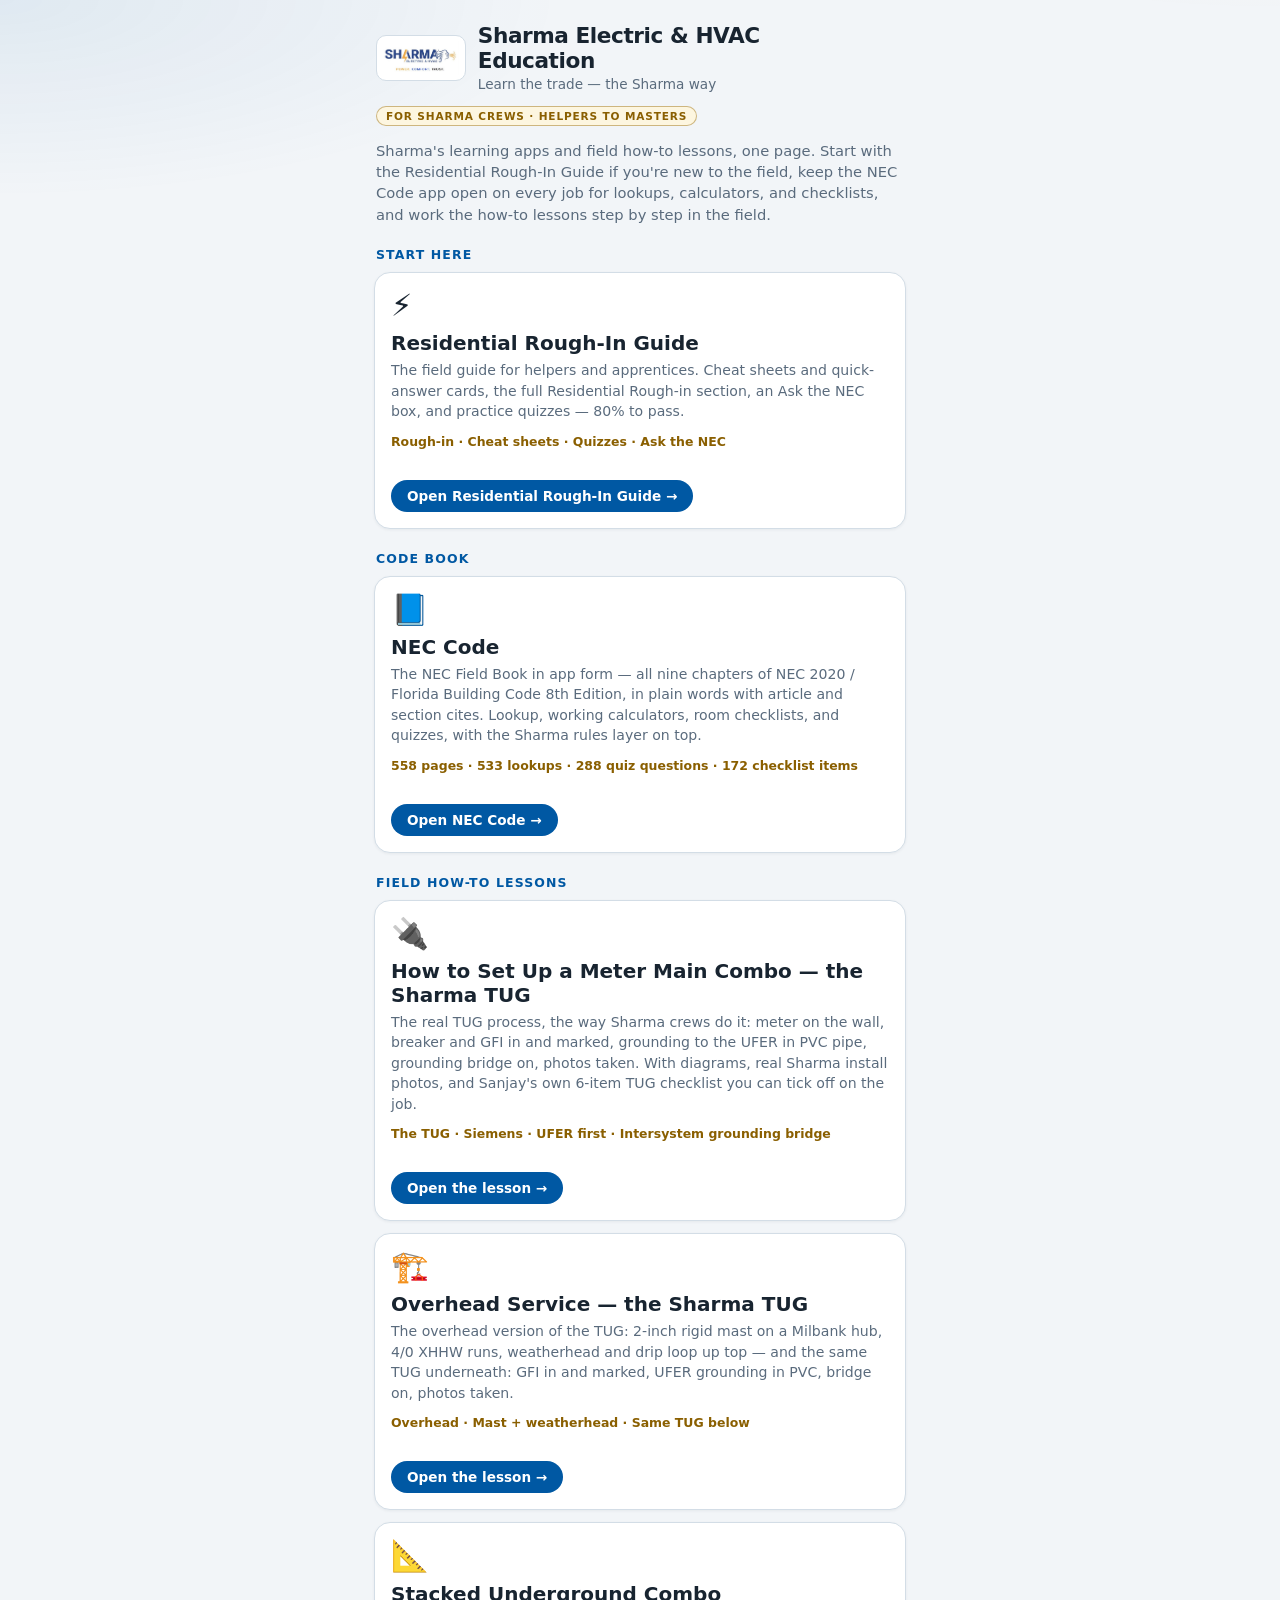
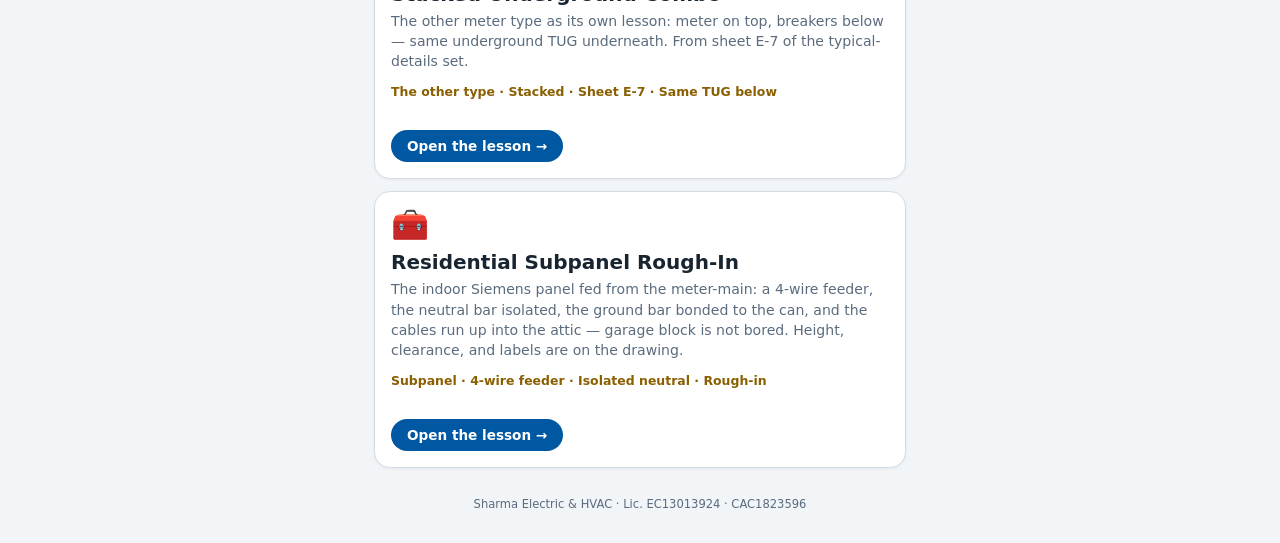
==== docs/index.html @ b7ad3924 "Merge main and keep the TUG v2 page removed. Main moved the Rough-In Guide links to GitHub Pages. Th" ====
<!doctype html>
<html lang="en">
<head>
  <meta charset="utf-8">
  <meta name="viewport" content="width=device-width, initial-scale=1, viewport-fit=cover">
  <meta name="robots" content="noindex, nofollow, noarchive">
  <meta name="color-scheme" content="light">
  <meta name="theme-color" content="#f2f5f8">
  <meta name="apple-mobile-web-app-capable" content="yes">
  <meta name="apple-mobile-web-app-status-bar-style" content="default">
  <title>Education — Sharma Electric &amp; HVAC</title>
  <link rel="icon" href="logo.png">
  <link rel="apple-touch-icon" href="logo.png">
  <style>
    :root {
      --bg: #f2f5f8; --panel: #ffffff; --panel-2: #ffffff; --line: #d3dde6;
      --gold: #96690a; --gold-2: #8a5f00; --blue: #0058a3; --text: #182430; --muted: #5a6b7d;
    }
    * { box-sizing: border-box; -webkit-tap-highlight-color: transparent; }
    html, body { margin: 0; background: var(--bg); color: var(--text);
      font-family: "Segoe UI", "Helvetica Neue", ui-sans-serif, system-ui, sans-serif;
      -webkit-font-smoothing: antialiased; }
    body { background:
      radial-gradient(90vw 50vh at 100% -10%, rgba(232,163,23,0.10), transparent 50%),
      radial-gradient(80vw 40vh at 0% 0%, rgba(0,88,163,0.08), transparent 55%),
      var(--bg); min-height: 100dvh; }
    .wrap { max-width: 560px; margin: 0 auto; padding: 18px 14px 30px; }
    header { display: flex; align-items: center; gap: 12px; margin: 6px 2px 4px; }
    header img { height: 46px; width: auto; background: #fff; border: 1px solid var(--line); border-radius: 10px; padding: 4px 6px; }
    header h1 { margin: 0; font-size: 1.35rem; font-weight: 750; letter-spacing: -0.02em; line-height: 1.15; }
    header p { margin: 2px 0 0; color: var(--muted); font-size: 0.85rem; }
    .badge { display: inline-block; margin: 10px 2px 0; font-size: 0.66rem; font-weight: 750;
      letter-spacing: 0.08em; color: var(--gold-2); background: #fdf6e0; border: 1px solid rgba(150,105,10,0.45);
      border-radius: 999px; padding: 3px 9px; text-transform: uppercase; }
    .intro { margin: 14px 2px 4px; color: var(--muted); font-size: 0.92rem; line-height: 1.45; }
    h2 { margin: 22px 2px 10px; font-size: 0.78rem; font-weight: 750; letter-spacing: 0.09em;
      text-transform: uppercase; color: var(--blue); }
    .cards { display: grid; grid-template-columns: 1fr; gap: 12px; }
    a.card { display: block; padding: 18px 16px 16px;
      background: var(--panel);
      border: 1px solid var(--line); border-radius: 16px; color: var(--text); text-decoration: none;
      box-shadow: 0 1px 3px rgba(24,36,48,0.06); }
    a.card:active { border-color: var(--blue); }
    .ic { font-size: 1.9rem; line-height: 1; }
    .t { display: block; margin-top: 10px; font-size: 1.25rem; font-weight: 720; line-height: 1.2; }
    .d { display: block; margin-top: 5px; font-size: 0.88rem; color: var(--muted); line-height: 1.45; }
    .meta { display: block; margin-top: 12px; font-size: 0.78rem; font-weight: 650; color: var(--gold-2); }
    .open { display: inline-block; margin-top: 12px; font-size: 0.85rem; font-weight: 700; color: #fff;
      background: var(--blue); border-radius: 999px; padding: 8px 16px; }
    footer { margin: 28px 2px 0; color: var(--muted); font-size: 0.72rem; text-align: center; line-height: 1.5; }
    footer a { color: var(--muted); }
  </style>
</head>
<body>
  <div class="wrap">
    <header>
      <img src="logo.png" alt="Sharma Electric &amp; HVAC">
      <div>
        <h1>Sharma Electric &amp; HVAC<br>Education</h1>
        <p>Learn the trade — the Sharma way</p>
      </div>
    </header>
    <span class="badge">For Sharma crews · Helpers to masters</span>

    <p class="intro">Sharma's learning apps and field how-to lessons, one page. Start with the Residential Rough-In Guide if you're new to the field, keep the NEC Code app open on every job for lookups, calculators, and checklists, and work the how-to lessons step by step in the field.</p>

    <h2>Start here</h2>
    <div class="cards">
      <a class="card" href="https://sharmaelechvac.github.io/sharma-rough-in-guide/">
        <span class="ic">⚡</span>
        <span class="t">Residential Rough-In Guide</span>
        <span class="d">The field guide for helpers and apprentices. Cheat sheets and quick-answer cards, the full Residential Rough-in section, an Ask the NEC box, and practice quizzes — 80% to pass.</span>
        <span class="meta">Rough-in · Cheat sheets · Quizzes · Ask the NEC</span><br>
        <span class="open">Open Residential Rough-In Guide →</span>
      </a>
    </div>

    <h2>Code book</h2>
    <div class="cards">
      <a class="card" href="https://sharmaelechvac.github.io/sharma-nec-code/">
        <span class="ic">📘</span>
        <span class="t">NEC Code</span>
        <span class="d">The NEC Field Book in app form — all nine chapters of NEC 2020 / Florida Building Code 8th Edition, in plain words with article and section cites. Lookup, working calculators, room checklists, and quizzes, with the Sharma rules layer on top.</span>
        <span class="meta">558 pages · 533 lookups · 288 quiz questions · 172 checklist items</span><br>
        <span class="open">Open NEC Code →</span>
      </a>
    </div>

    <h2>Field how-to lessons</h2>
    <div class="cards">
      <a class="card" href="meter-main-combo/">
        <span class="ic">🔌</span>
        <span class="t">How to Set Up a Meter Main Combo — the Sharma TUG</span>
        <span class="d">The real TUG process, the way Sharma crews do it: meter on the wall, breaker and GFI in and marked, grounding to the UFER in PVC pipe, grounding bridge on, photos taken. With diagrams, real Sharma install photos, and Sanjay's own 6-item TUG checklist you can tick off on the job.</span>
        <span class="meta">The TUG · Siemens · UFER first · Intersystem grounding bridge</span><br>
        <span class="open">Open the lesson →</span>
      </a>
      <a class="card" href="overhead/">
        <span class="ic">🏗️</span>
        <span class="t">Overhead Service — the Sharma TUG</span>
        <span class="d">The overhead version of the TUG: 2-inch rigid mast on a Milbank hub, 4/0 XHHW runs, weatherhead and drip loop up top — and the same TUG underneath: GFI in and marked, UFER grounding in PVC, bridge on, photos taken.</span>
        <span class="meta">Overhead · Mast + weatherhead · Same TUG below</span><br>
        <span class="open">Open the lesson →</span>
      </a>
      <a class="card" href="stacked/">
        <span class="ic">📐</span>
        <span class="t">Stacked Underground Combo</span>
        <span class="d">The other meter type as its own lesson: meter on top, breakers below — same underground TUG underneath. From sheet E-7 of the typical-details set.</span>
        <span class="meta">The other type · Stacked · Sheet E-7 · Same TUG below</span><br>
        <span class="open">Open the lesson →</span>
      </a>
      <a class="card" href="subpanel/">
        <span class="ic">🧰</span>
        <span class="t">Residential Subpanel Rough-In</span>
        <span class="d">The indoor Siemens panel fed from the meter-main: a 4-wire feeder, the neutral bar isolated, the ground bar bonded to the can, and the cables run up into the attic — garage block is not bored. Height, clearance, and labels are on the drawing.</span>
        <span class="meta">Subpanel · 4-wire feeder · Isolated neutral · Rough-in</span><br>
        <span class="open">Open the lesson →</span>
      </a>
    </div>

    <footer>
      Sharma Electric &amp; HVAC · Lic. EC13013924 · CAC1823596
    </footer>
  </div>
</body>
</html>
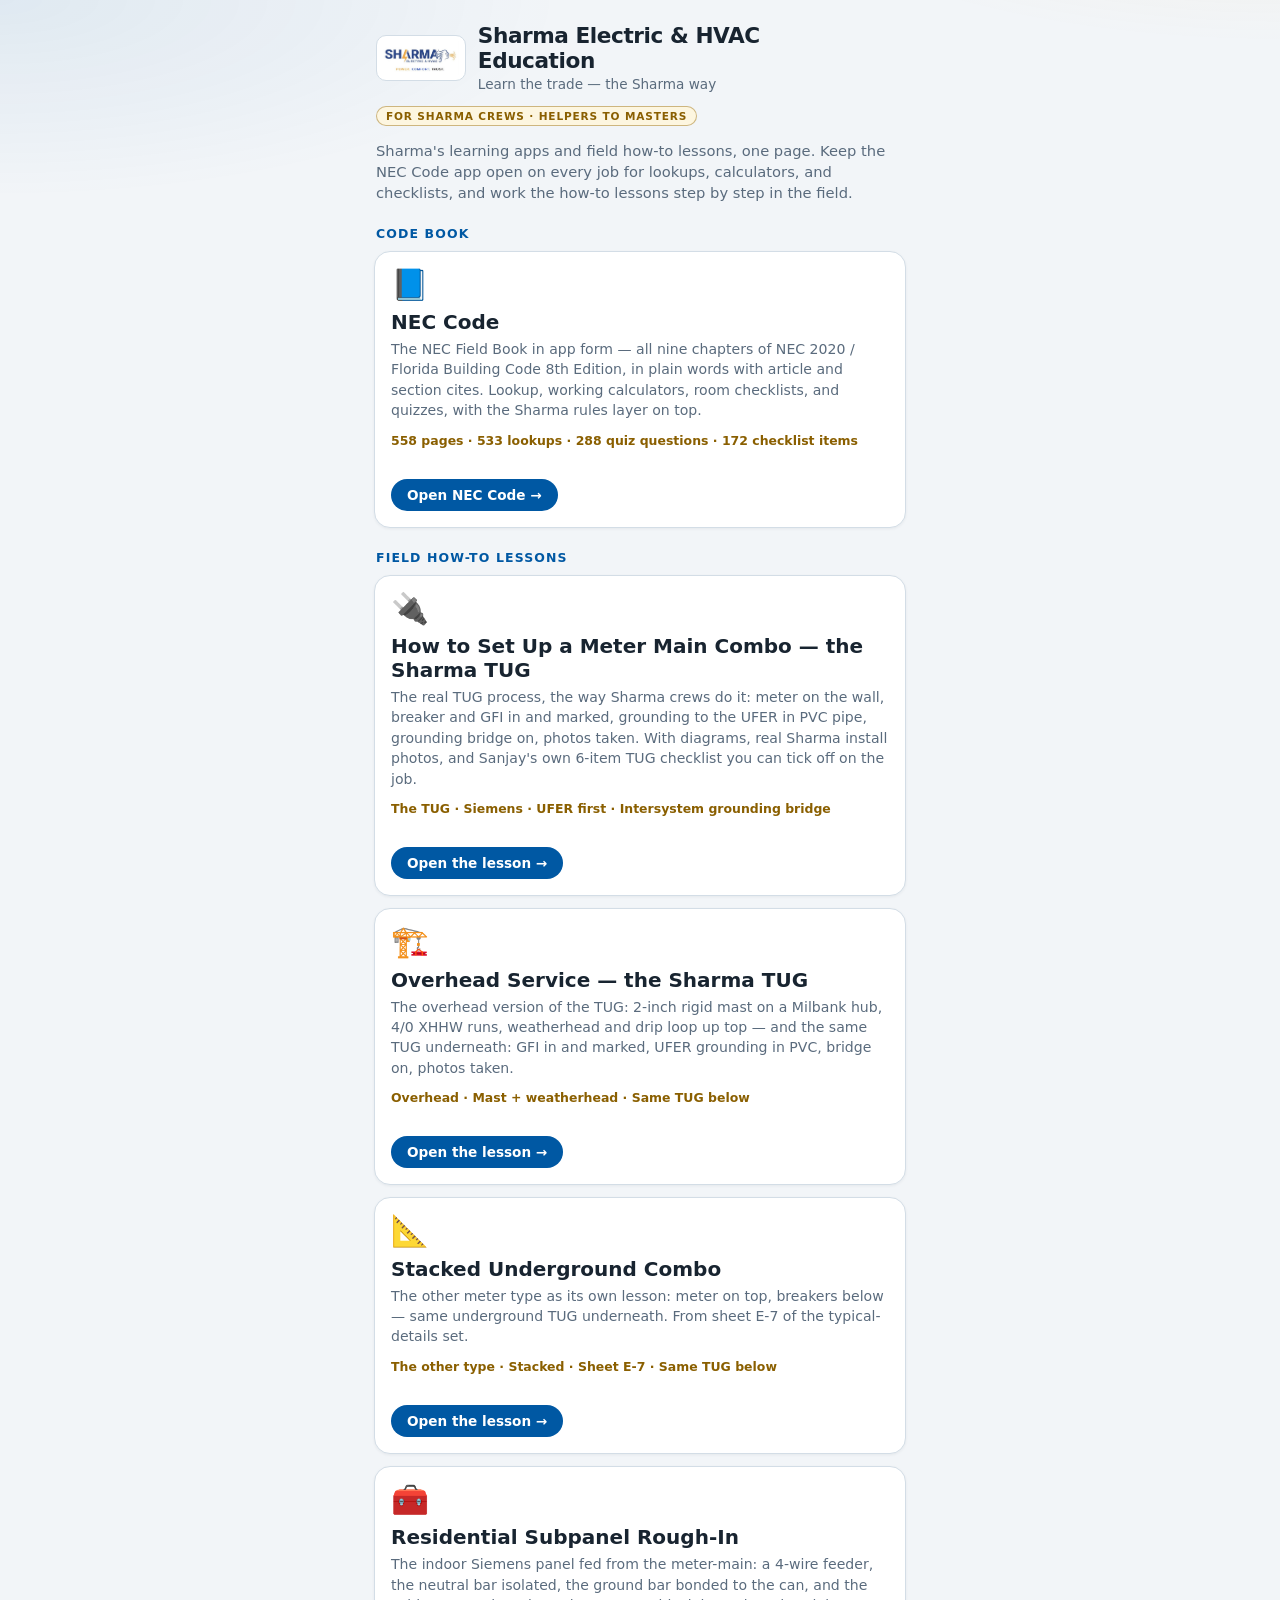
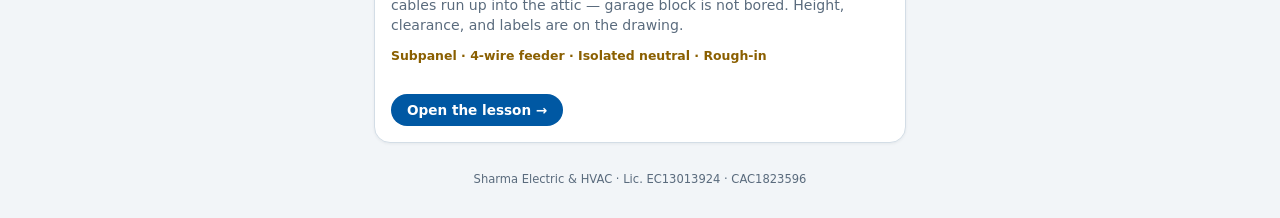
==== commit e1f86ba3: "Remove Residential Rough-In Guide from the page (per Sanjay 2026-11-15) — guide site itself stays li" ====
--- a/docs/index.html
+++ b/docs/index.html
@@ -62,18 +62,7 @@
     </header>
     <span class="badge">For Sharma crews · Helpers to masters</span>
 
-    <p class="intro">Sharma's learning apps and field how-to lessons, one page. Start with the Residential Rough-In Guide if you're new to the field, keep the NEC Code app open on every job for lookups, calculators, and checklists, and work the how-to lessons step by step in the field.</p>
-
-    <h2>Start here</h2>
-    <div class="cards">
-      <a class="card" href="https://sharmaelechvac.github.io/sharma-rough-in-guide/">
-        <span class="ic">⚡</span>
-        <span class="t">Residential Rough-In Guide</span>
-        <span class="d">The field guide for helpers and apprentices. Cheat sheets and quick-answer cards, the full Residential Rough-in section, an Ask the NEC box, and practice quizzes — 80% to pass.</span>
-        <span class="meta">Rough-in · Cheat sheets · Quizzes · Ask the NEC</span><br>
-        <span class="open">Open Residential Rough-In Guide →</span>
-      </a>
-    </div>
+    <p class="intro">Sharma's learning apps and field how-to lessons, one page. Keep the NEC Code app open on every job for lookups, calculators, and checklists, and work the how-to lessons step by step in the field.</p>
 
     <h2>Code book</h2>
     <div class="cards">
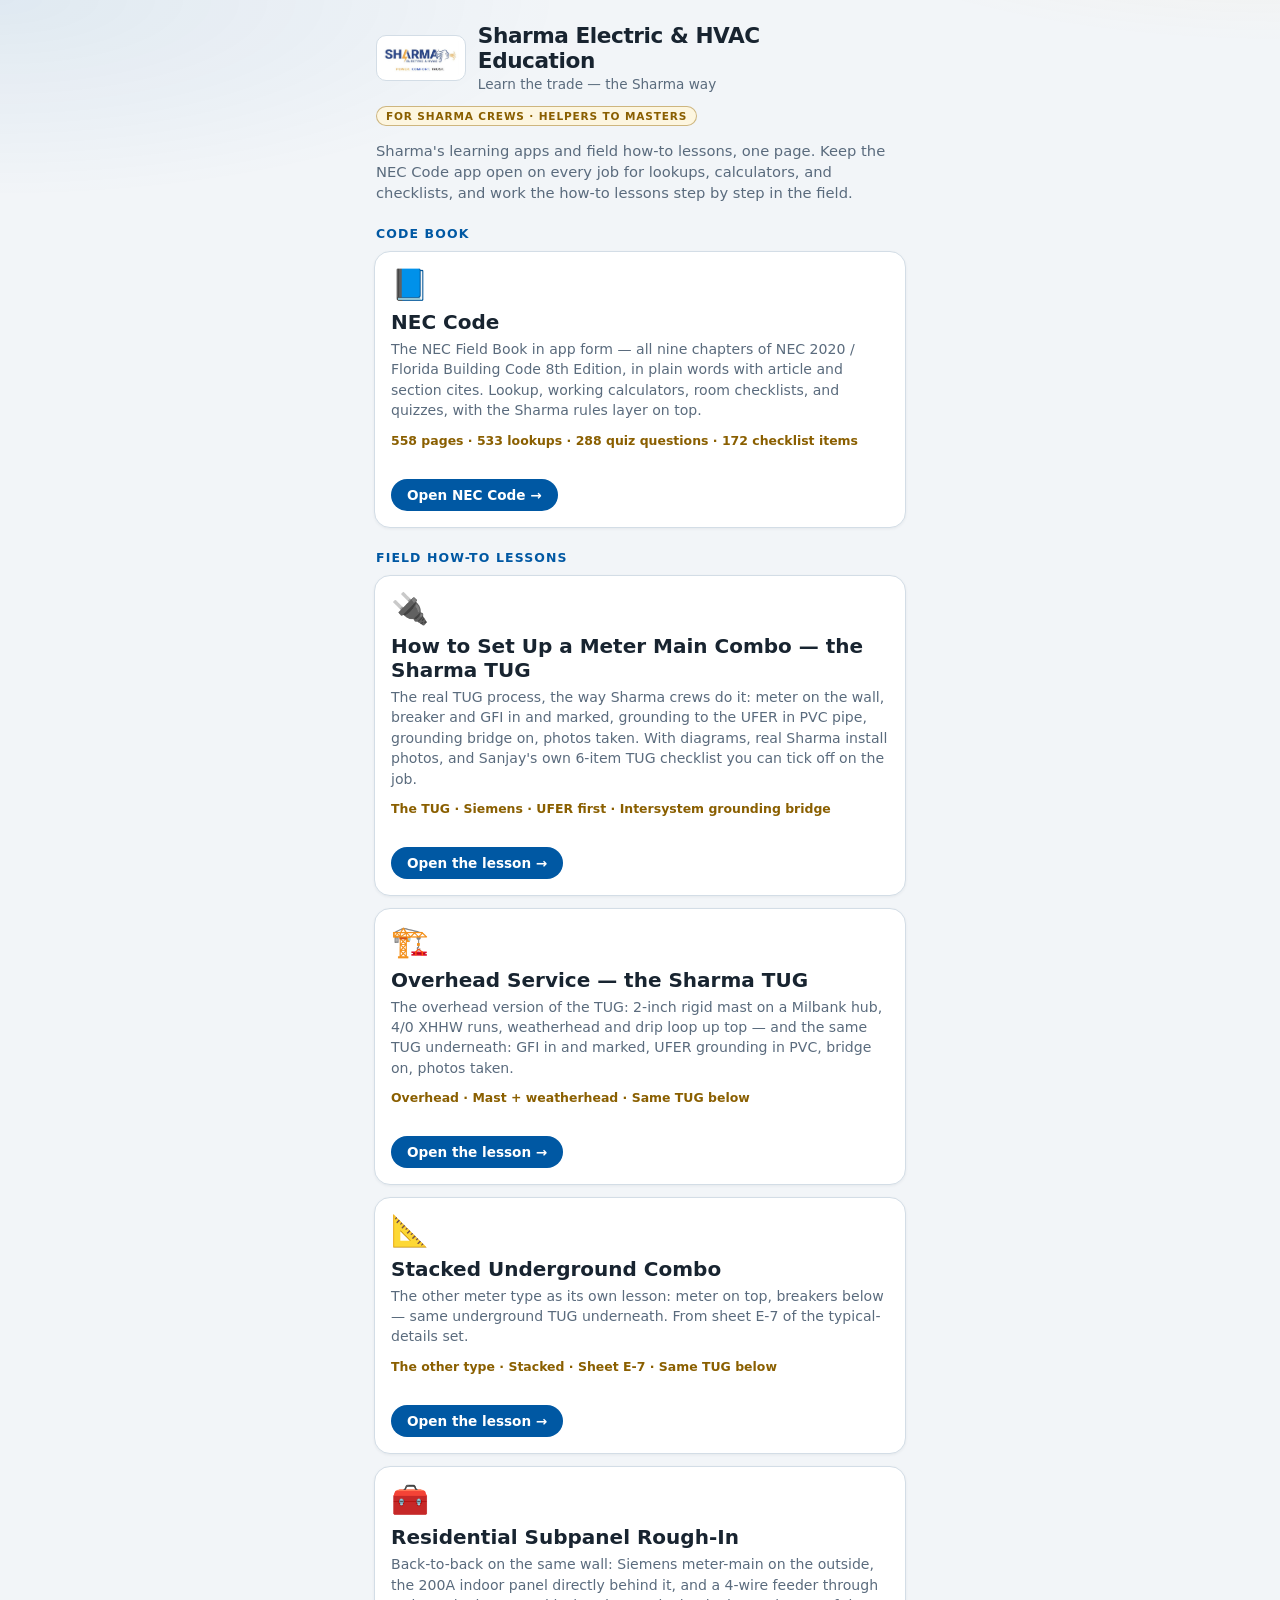
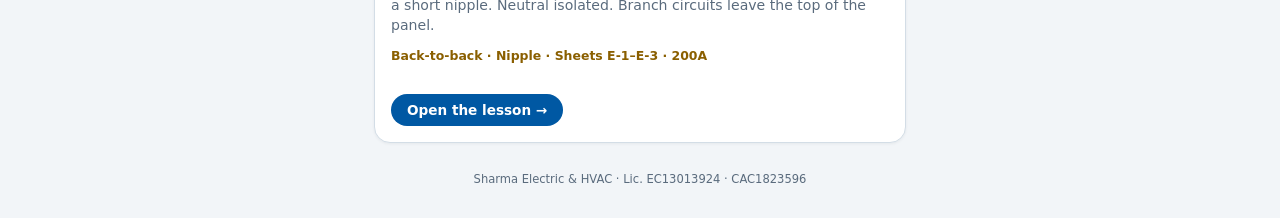
==== commit d9597265: "Redraw the subpanel as a back-to-back nipple and add sheets E-1 through E-3. The indoor 200A panel s" ====
--- a/docs/index.html
+++ b/docs/index.html
@@ -101,8 +101,8 @@
       <a class="card" href="subpanel/">
         <span class="ic">🧰</span>
         <span class="t">Residential Subpanel Rough-In</span>
-        <span class="d">The indoor Siemens panel fed from the meter-main: a 4-wire feeder, the neutral bar isolated, the ground bar bonded to the can, and the cables run up into the attic — garage block is not bored. Height, clearance, and labels are on the drawing.</span>
-        <span class="meta">Subpanel · 4-wire feeder · Isolated neutral · Rough-in</span><br>
+        <span class="d">Back-to-back on the same wall: Siemens meter-main on the outside, the 200A indoor panel directly behind it, and a 4-wire feeder through a short nipple. Neutral isolated. Branch circuits leave the top of the panel.</span>
+        <span class="meta">Back-to-back · Nipple · Sheets E-1–E-3 · 200A</span><br>
         <span class="open">Open the lesson →</span>
       </a>
     </div>
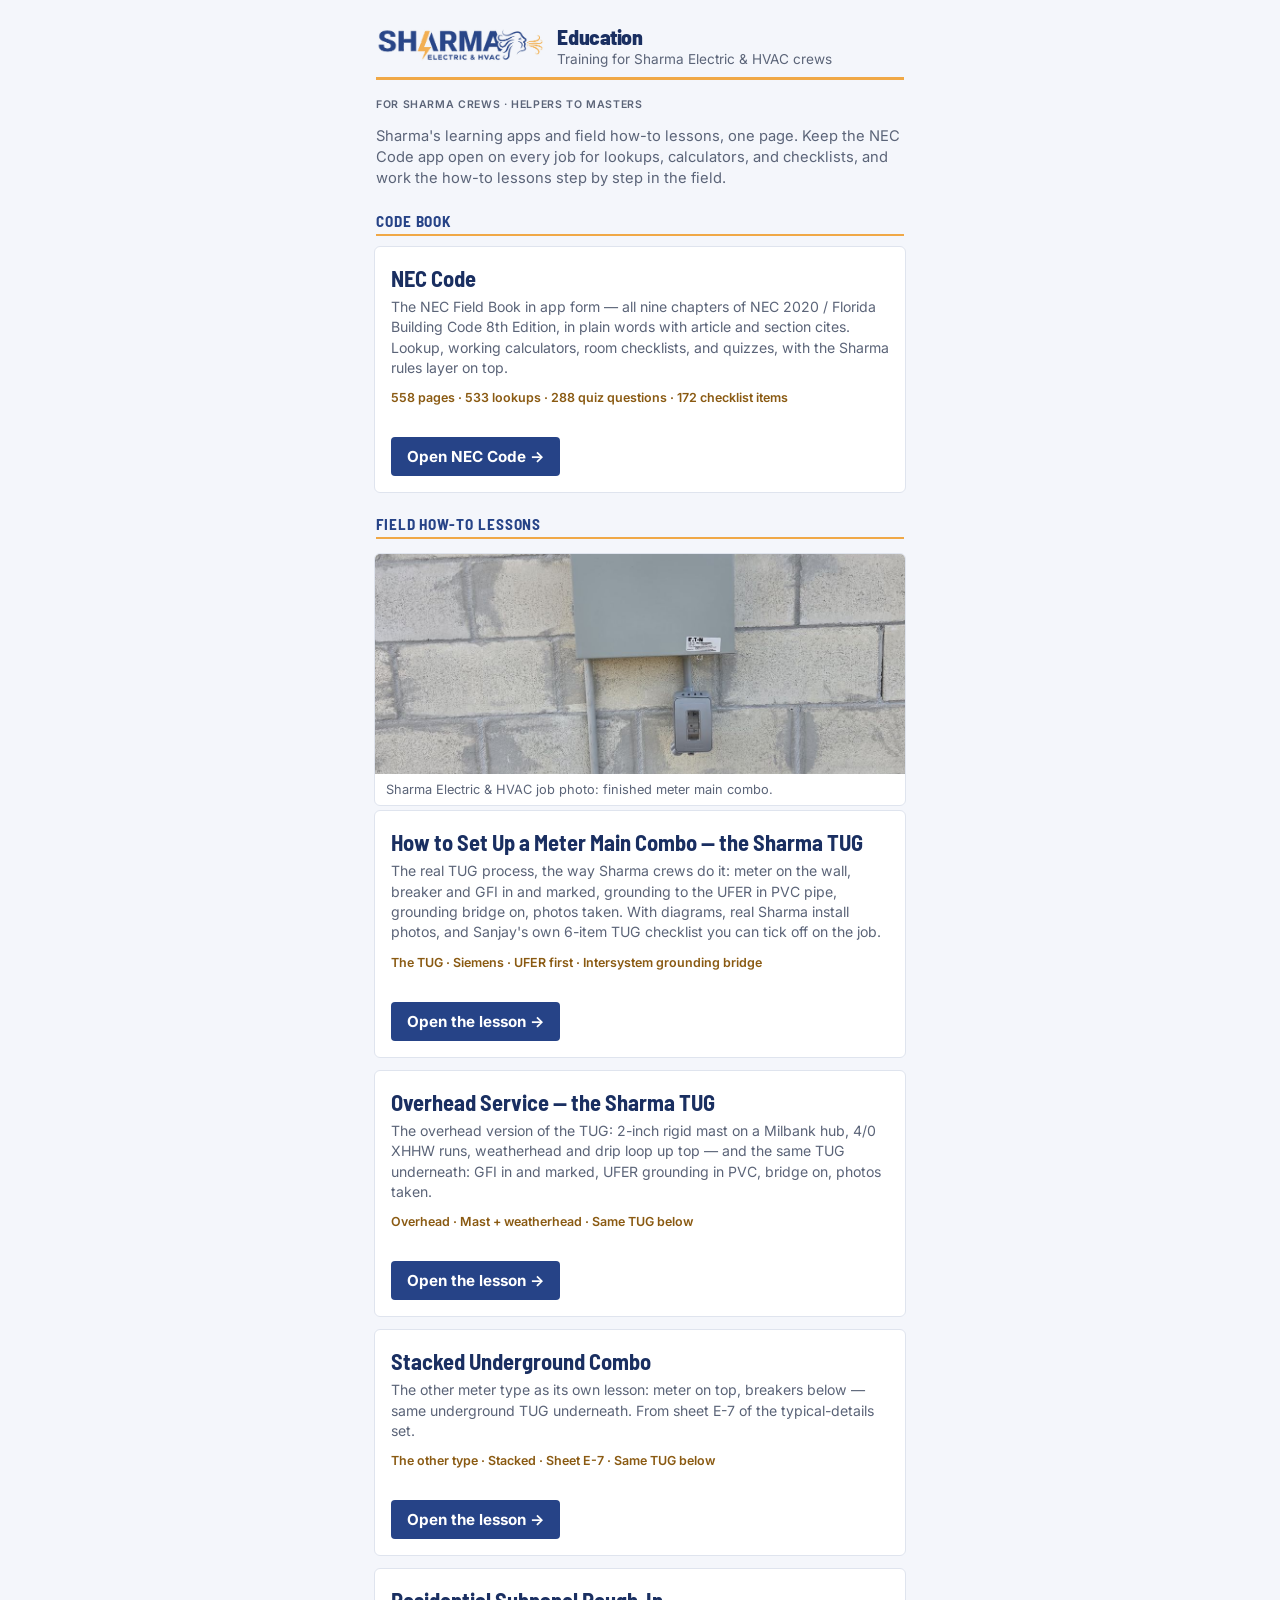
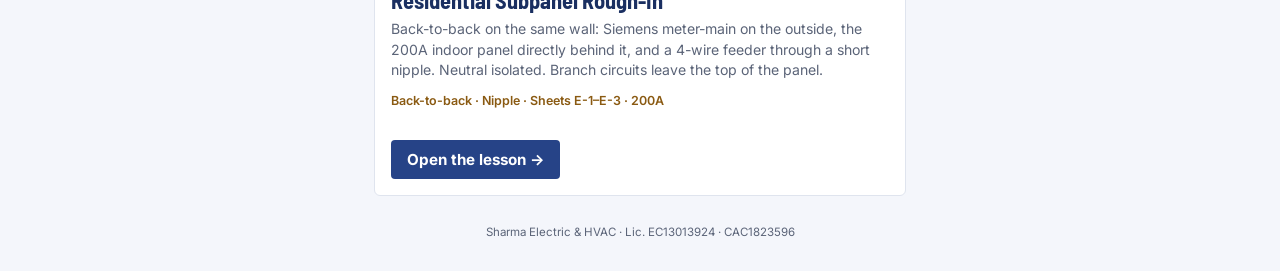
==== commit 87e56859: "Brand restyle 1/2: brand stylesheet, Sharma logo, hub page (visual pass only, content unchanged) - M" ====
--- a/docs/index.html
+++ b/docs/index.html
@@ -13,51 +13,49 @@
   <link rel="apple-touch-icon" href="logo.png">
   <style>
     :root {
-      --bg: #f2f5f8; --panel: #ffffff; --panel-2: #ffffff; --line: #d3dde6;
-      --gold: #96690a; --gold-2: #8a5f00; --blue: #0058a3; --text: #182430; --muted: #5a6b7d;
+      --bg: #f4f6fb; --panel: #ffffff; --panel-2: #ffffff; --line: #dfe4ee;
+      --gold: #8a5a12; --gold-2: #8a5a12; --blue: #264387; --text: #1d2433; --muted: #5b6478;
     }
     * { box-sizing: border-box; -webkit-tap-highlight-color: transparent; }
     html, body { margin: 0; background: var(--bg); color: var(--text);
       font-family: "Segoe UI", "Helvetica Neue", ui-sans-serif, system-ui, sans-serif;
       -webkit-font-smoothing: antialiased; }
-    body { background:
-      radial-gradient(90vw 50vh at 100% -10%, rgba(232,163,23,0.10), transparent 50%),
-      radial-gradient(80vw 40vh at 0% 0%, rgba(0,88,163,0.08), transparent 55%),
-      var(--bg); min-height: 100dvh; }
+    body { background: var(--bg); min-height: 100dvh; }
     .wrap { max-width: 560px; margin: 0 auto; padding: 18px 14px 30px; }
     header { display: flex; align-items: center; gap: 12px; margin: 6px 2px 4px; }
-    header img { height: 46px; width: auto; background: #fff; border: 1px solid var(--line); border-radius: 10px; padding: 4px 6px; }
+    header img { height: 46px; width: auto; background: #fff; border: 1px solid var(--line); border-radius: 6px; padding: 4px 6px; }
     header h1 { margin: 0; font-size: 1.35rem; font-weight: 750; letter-spacing: -0.02em; line-height: 1.15; }
     header p { margin: 2px 0 0; color: var(--muted); font-size: 0.85rem; }
     .badge { display: inline-block; margin: 10px 2px 0; font-size: 0.66rem; font-weight: 750;
       letter-spacing: 0.08em; color: var(--gold-2); background: #fdf6e0; border: 1px solid rgba(150,105,10,0.45);
-      border-radius: 999px; padding: 3px 9px; text-transform: uppercase; }
+      border-radius: 4px; padding: 3px 9px; text-transform: uppercase; }
     .intro { margin: 14px 2px 4px; color: var(--muted); font-size: 0.92rem; line-height: 1.45; }
     h2 { margin: 22px 2px 10px; font-size: 0.78rem; font-weight: 750; letter-spacing: 0.09em;
       text-transform: uppercase; color: var(--blue); }
     .cards { display: grid; grid-template-columns: 1fr; gap: 12px; }
     a.card { display: block; padding: 18px 16px 16px;
       background: var(--panel);
-      border: 1px solid var(--line); border-radius: 16px; color: var(--text); text-decoration: none;
-      box-shadow: 0 1px 3px rgba(24,36,48,0.06); }
+      border: 1px solid var(--line); border-radius: 6px; color: var(--text); text-decoration: none;
+      box-shadow: none; }
     a.card:active { border-color: var(--blue); }
     .ic { font-size: 1.9rem; line-height: 1; }
     .t { display: block; margin-top: 10px; font-size: 1.25rem; font-weight: 720; line-height: 1.2; }
     .d { display: block; margin-top: 5px; font-size: 0.88rem; color: var(--muted); line-height: 1.45; }
     .meta { display: block; margin-top: 12px; font-size: 0.78rem; font-weight: 650; color: var(--gold-2); }
     .open { display: inline-block; margin-top: 12px; font-size: 0.85rem; font-weight: 700; color: #fff;
-      background: var(--blue); border-radius: 999px; padding: 8px 16px; }
+      background: var(--blue); border-radius: 4px; padding: 8px 16px; }
     footer { margin: 28px 2px 0; color: var(--muted); font-size: 0.72rem; text-align: center; line-height: 1.5; }
     footer a { color: var(--muted); }
   </style>
+  <link rel="stylesheet" href="brand.css?v=1">
 </head>
 <body>
   <div class="wrap">
     <header>
-      <img src="logo.png" alt="Sharma Electric &amp; HVAC">
+      <img src="sharma-logo.svg" alt="Sharma Electric &amp; HVAC">
       <div>
-        <h1>Sharma Electric &amp; HVAC<br>Education</h1>
-        <p>Learn the trade — the Sharma way</p>
+        <h1>Education</h1>
+        <p>Training for Sharma Electric &amp; HVAC crews</p>
       </div>
     </header>
     <span class="badge">For Sharma crews · Helpers to masters</span>
@@ -67,7 +65,6 @@
     <h2>Code book</h2>
     <div class="cards">
       <a class="card" href="https://sharmaelechvac.github.io/sharma-nec-code/">
-        <span class="ic">📘</span>
         <span class="t">NEC Code</span>
         <span class="d">The NEC Field Book in app form — all nine chapters of NEC 2020 / Florida Building Code 8th Edition, in plain words with article and section cites. Lookup, working calculators, room checklists, and quizzes, with the Sharma rules layer on top.</span>
         <span class="meta">558 pages · 533 lookups · 288 quiz questions · 172 checklist items</span><br>
@@ -76,30 +73,27 @@
     </div>
 
     <h2>Field how-to lessons</h2>
+    <figure class="hub-photo"><img src="meter-main-combo/photo-finished.jpg" alt="Finished Sharma meter main combo on a block wall, GFCI below, grounding conductor in PVC"><figcaption>Sharma Electric &amp; HVAC job photo: finished meter main combo.</figcaption></figure>
     <div class="cards">
       <a class="card" href="meter-main-combo/">
-        <span class="ic">🔌</span>
         <span class="t">How to Set Up a Meter Main Combo — the Sharma TUG</span>
         <span class="d">The real TUG process, the way Sharma crews do it: meter on the wall, breaker and GFI in and marked, grounding to the UFER in PVC pipe, grounding bridge on, photos taken. With diagrams, real Sharma install photos, and Sanjay's own 6-item TUG checklist you can tick off on the job.</span>
         <span class="meta">The TUG · Siemens · UFER first · Intersystem grounding bridge</span><br>
         <span class="open">Open the lesson →</span>
       </a>
       <a class="card" href="overhead/">
-        <span class="ic">🏗️</span>
         <span class="t">Overhead Service — the Sharma TUG</span>
         <span class="d">The overhead version of the TUG: 2-inch rigid mast on a Milbank hub, 4/0 XHHW runs, weatherhead and drip loop up top — and the same TUG underneath: GFI in and marked, UFER grounding in PVC, bridge on, photos taken.</span>
         <span class="meta">Overhead · Mast + weatherhead · Same TUG below</span><br>
         <span class="open">Open the lesson →</span>
       </a>
       <a class="card" href="stacked/">
-        <span class="ic">📐</span>
         <span class="t">Stacked Underground Combo</span>
         <span class="d">The other meter type as its own lesson: meter on top, breakers below — same underground TUG underneath. From sheet E-7 of the typical-details set.</span>
         <span class="meta">The other type · Stacked · Sheet E-7 · Same TUG below</span><br>
         <span class="open">Open the lesson →</span>
       </a>
       <a class="card" href="subpanel/">
-        <span class="ic">🧰</span>
         <span class="t">Residential Subpanel Rough-In</span>
         <span class="d">Back-to-back on the same wall: Siemens meter-main on the outside, the 200A indoor panel directly behind it, and a 4-wire feeder through a short nipple. Neutral isolated. Branch circuits leave the top of the panel.</span>
         <span class="meta">Back-to-back · Nipple · Sheets E-1–E-3 · 200A</span><br>
--- a/docs/brand.css
+++ b/docs/brand.css
@@ -0,0 +1,30 @@
+@import url('https://fonts.googleapis.com/css2?family=Barlow+Semi+Condensed:wght@600;700&family=Inter:wght@400;600;700&family=IBM+Plex+Mono:wght@600&display=swap');
+/* Sharma brand layer (2026-11-15, Mark Cuban / Design). Loaded after each page's own <style>. */
+:root{--bg:#f4f6fb;--panel:#fff;--panel-2:#fff;--line:#dfe4ee;--gold:#8a5a12;--gold-2:#8a5a12;--blue:#264387;--navy:#1a2f61;--brand-gold:#F0A846;--text:#1d2433;--muted:#5b6478;--green:#1f7a3e;--red:#b3261e}
+html,body{font-family:'Inter',Arial,sans-serif;background:var(--bg)}
+body{background:var(--bg)}
+h1,.t,h3,figcaption b{font-family:'Barlow Semi Condensed','Arial Narrow',Arial,sans-serif;font-weight:700;letter-spacing:0;color:var(--navy)}
+h1{font-size:1.9rem;line-height:1.1}
+h2{font-family:'Barlow Semi Condensed',Arial,sans-serif;font-weight:700;font-size:.95rem;letter-spacing:.06em;color:var(--blue);border-bottom:2px solid var(--brand-gold);padding-bottom:4px}
+header{border-bottom:3px solid var(--brand-gold);padding-bottom:10px;margin-bottom:10px}
+header img{height:36px;background:none;border:0;border-radius:0;padding:0}
+header p{color:var(--muted)}
+header .k{color:var(--blue);font-family:'Barlow Semi Condensed',Arial,sans-serif;font-size:.85rem;letter-spacing:.06em}
+.badge{background:none;border:0;border-radius:0;padding:0;margin:8px 2px 0;color:var(--muted);font-weight:600;letter-spacing:.06em}
+a.card,.card{border-radius:6px;box-shadow:none;border:1px solid var(--line)}
+a.card:hover{border-color:var(--blue)}
+.card.highlight{background:#eef1f8;border:2px solid var(--blue)}
+.ic{display:none}
+.t{margin-top:0;font-size:1.4rem}
+.meta{color:var(--gold-2);font-weight:600}
+.open{border-radius:4px;background:var(--blue);font-weight:700;padding:10px 16px;font-size:.95rem}
+.hub-photo{margin:14px 0 4px;border:1px solid var(--line);border-radius:6px;overflow:hidden;background:#fff}
+.hub-photo img{display:block;width:100%;height:220px;object-fit:cover}
+.hub-photo figcaption{padding:8px 11px;font-size:.8rem;color:var(--muted)}
+.warn,.highlight-banner,figure,label.chk,.reset,.bar{border-radius:4px}
+.warn{border-left:6px solid var(--red)}
+.highlight-banner{background:#fff8ec;border:1px solid var(--brand-gold);border-left:6px solid var(--brand-gold)}
+.nec,.sharma{border-radius:3px;font-family:'IBM Plex Mono',ui-monospace,monospace;font-weight:600;letter-spacing:0}
+.bar i{background:var(--green)}
+th{color:var(--blue)}
+.pdf-btn{display:inline-block;background:#264387;color:#fff;font-weight:700;font-size:16.5px;text-decoration:none;padding:13px 22px;border-radius:4px}
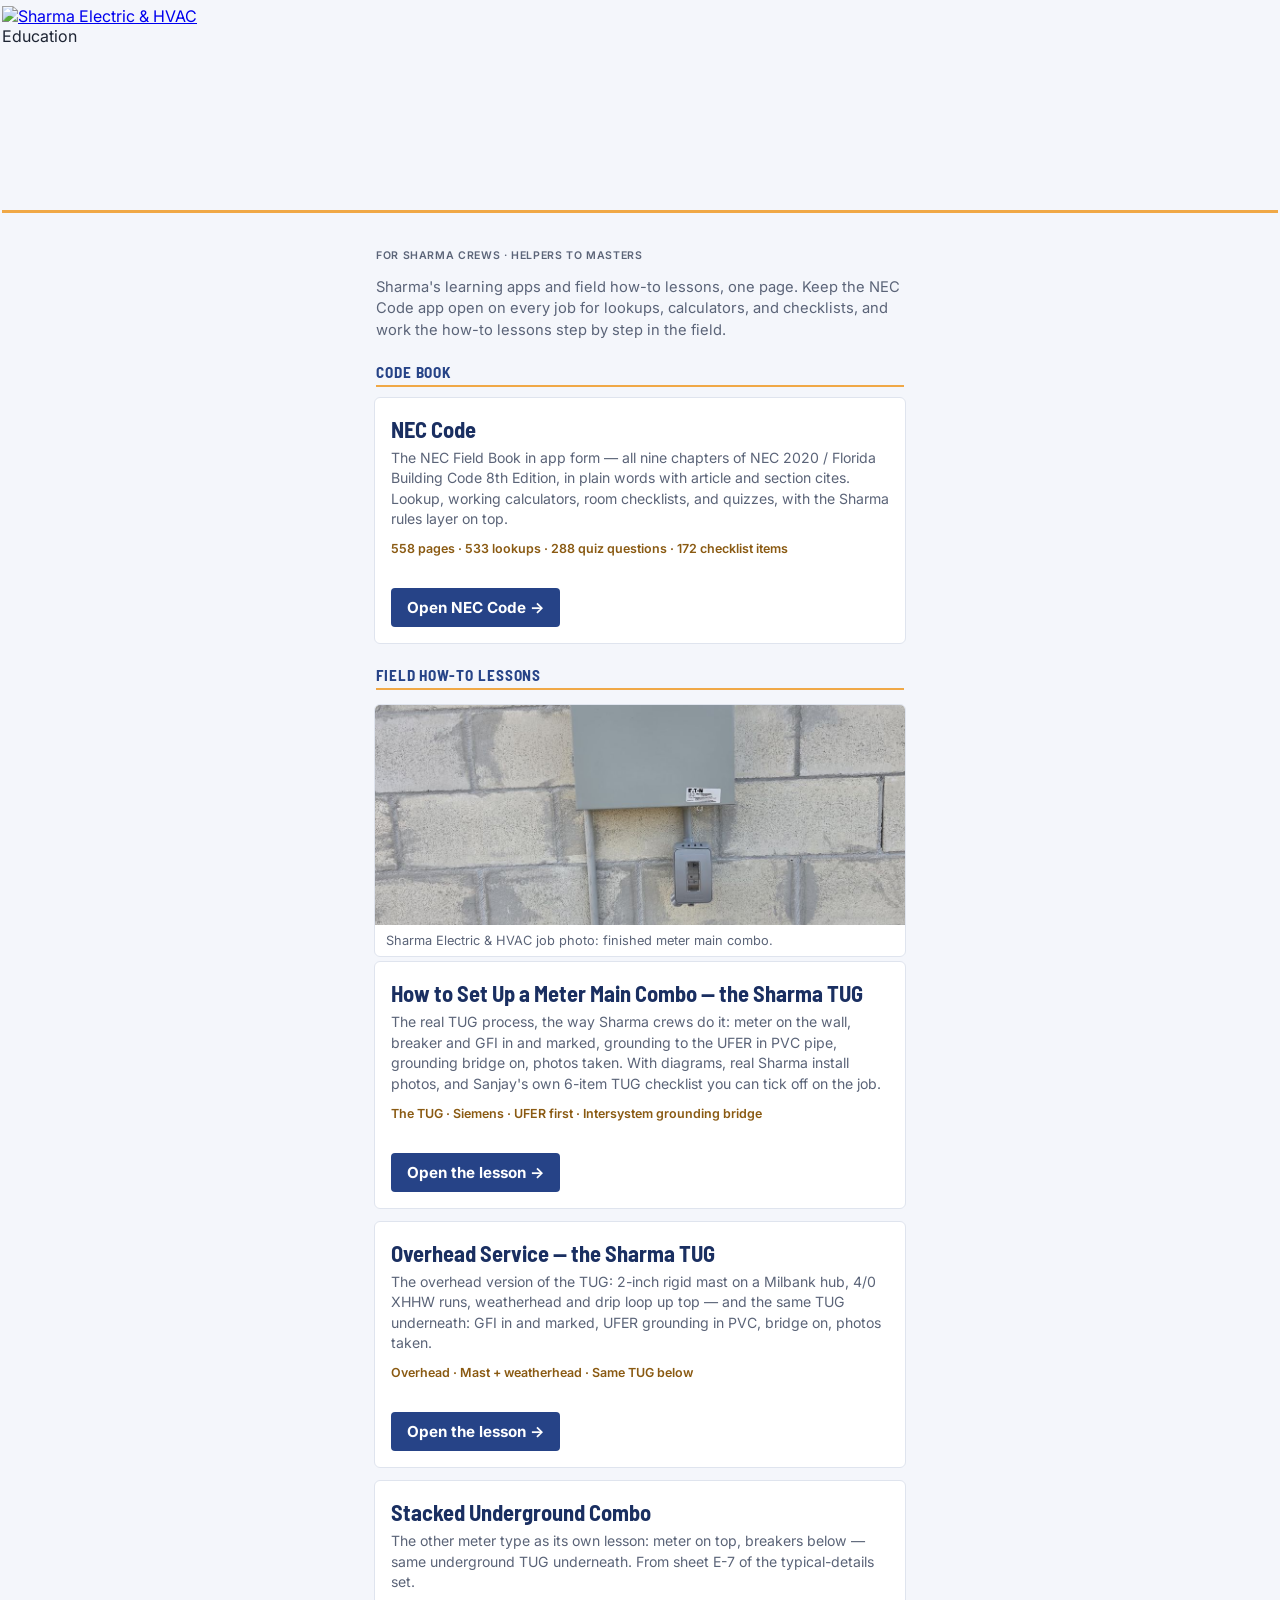
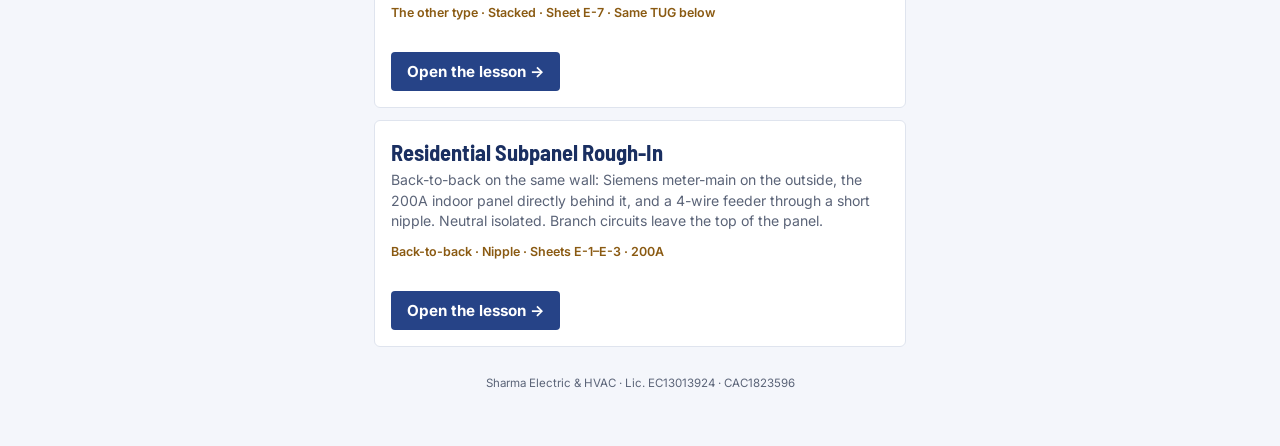
==== commit c3fa77b0: "Kit v1.2 rollout (Batch C): kit head/header (+back link on lessons), manifest, sw.js on hub + 4 less" ====
--- a/docs/index.html
+++ b/docs/index.html
@@ -1,5 +1,5 @@
 <!doctype html>
-<html lang="en">
+<html lang="en" class="sk" data-scheme="light">
 <head>
   <meta charset="utf-8">
   <meta name="viewport" content="width=device-width, initial-scale=1, viewport-fit=cover">
@@ -48,8 +48,29 @@
     footer a { color: var(--muted); }
   </style>
   <link rel="stylesheet" href="brand.css?v=1">
+<meta name="theme-color" content="#264387">
+<meta name="apple-mobile-web-app-capable" content="yes">
+<meta name="mobile-web-app-capable" content="yes">
+<meta name="apple-mobile-web-app-status-bar-style" content="black-translucent">
+<link rel="manifest" href="manifest.webmanifest">
+<link rel="apple-touch-icon" href="https://sharma-kit.sharma-crew.workers.dev/assets/apple-touch-icon.png">
+<link rel="icon" type="image/png" sizes="32x32" href="https://sharma-kit.sharma-crew.workers.dev/assets/favicon-32.png">
+<link rel="stylesheet" href="https://sharma-kit.sharma-crew.workers.dev/sharma-kit.css">
+<script src="https://sharma-kit.sharma-crew.workers.dev/sharma-kit.js" defer></script>
+<style>
+/* Sharma kit bridge: kit header replaces the page's own banner header; lesson layout untouched. */
+header:not(.sk-header){display:none!important}
+.sk-header{z-index:60}
+body.sk{padding-bottom:calc(env(safe-area-inset-bottom,0px) + 24px)}
+</style>
 </head>
-<body>
+<body class="sk">
+<header class="sk-header"><div class="sk-header__bar">
+  <div class="sk-header__lead"><a class="sk-header__logo" href="./"><img src="https://sharma-kit.sharma-crew.workers.dev/assets/logo-white-header.png" alt="Sharma Electric &amp; HVAC" width="103" height="20"></a></div>
+  <div class="sk-header__title">Education</div>
+  <div class="sk-header__trail"><a class="sk-header__btn" href="tel:+14078819076" aria-label="Call Sharma"><svg class="sk-icon"><use href="#i-phone"/></svg></a></div>
+</div></header>
+<div class="sk-offline"></div>
   <div class="wrap">
     <header>
       <img src="sharma-logo.svg" alt="Sharma Electric &amp; HVAC">
@@ -105,5 +126,32 @@
       Sharma Electric &amp; HVAC · Lic. EC13013924 · CAC1823596
     </footer>
   </div>
+<script>
+/* Sharma kit v1.2 adapter: service worker + bottom tab bar wired to this app's
+   existing tab buttons. No data, links or behaviour change. */
+(function(){
+  function reg(){ if (window.SK && SK.registerSW) { try { SK.registerSW("sw.js"); } catch(e){} } }
+  if (document.readyState === "complete") reg(); else addEventListener("load", reg);
+  var tabs = document.querySelectorAll(".sk-tab[data-sk-view]");
+  if (!tabs.length) return;
+  function sync(){
+    var on = document.querySelector('[data-view].on, [data-view][aria-selected="true"]');
+    tabs.forEach(function(t){ 
+      if (on && t.getAttribute("data-sk-view") === on.getAttribute("data-view")) t.setAttribute("aria-current","page");
+      else t.removeAttribute("aria-current");
+    });
+  }
+  tabs.forEach(function(t){
+    t.addEventListener("click", function(e){
+      e.preventDefault();
+      var b = document.querySelector('[data-view="' + t.getAttribute("data-sk-view") + '"]');
+      if (b) b.click();
+      sync(); scrollTo(0,0);
+    });
+  });
+  document.addEventListener("click", function(){ setTimeout(sync, 30); });
+  sync();
+})();
+</script>
 </body>
 </html>
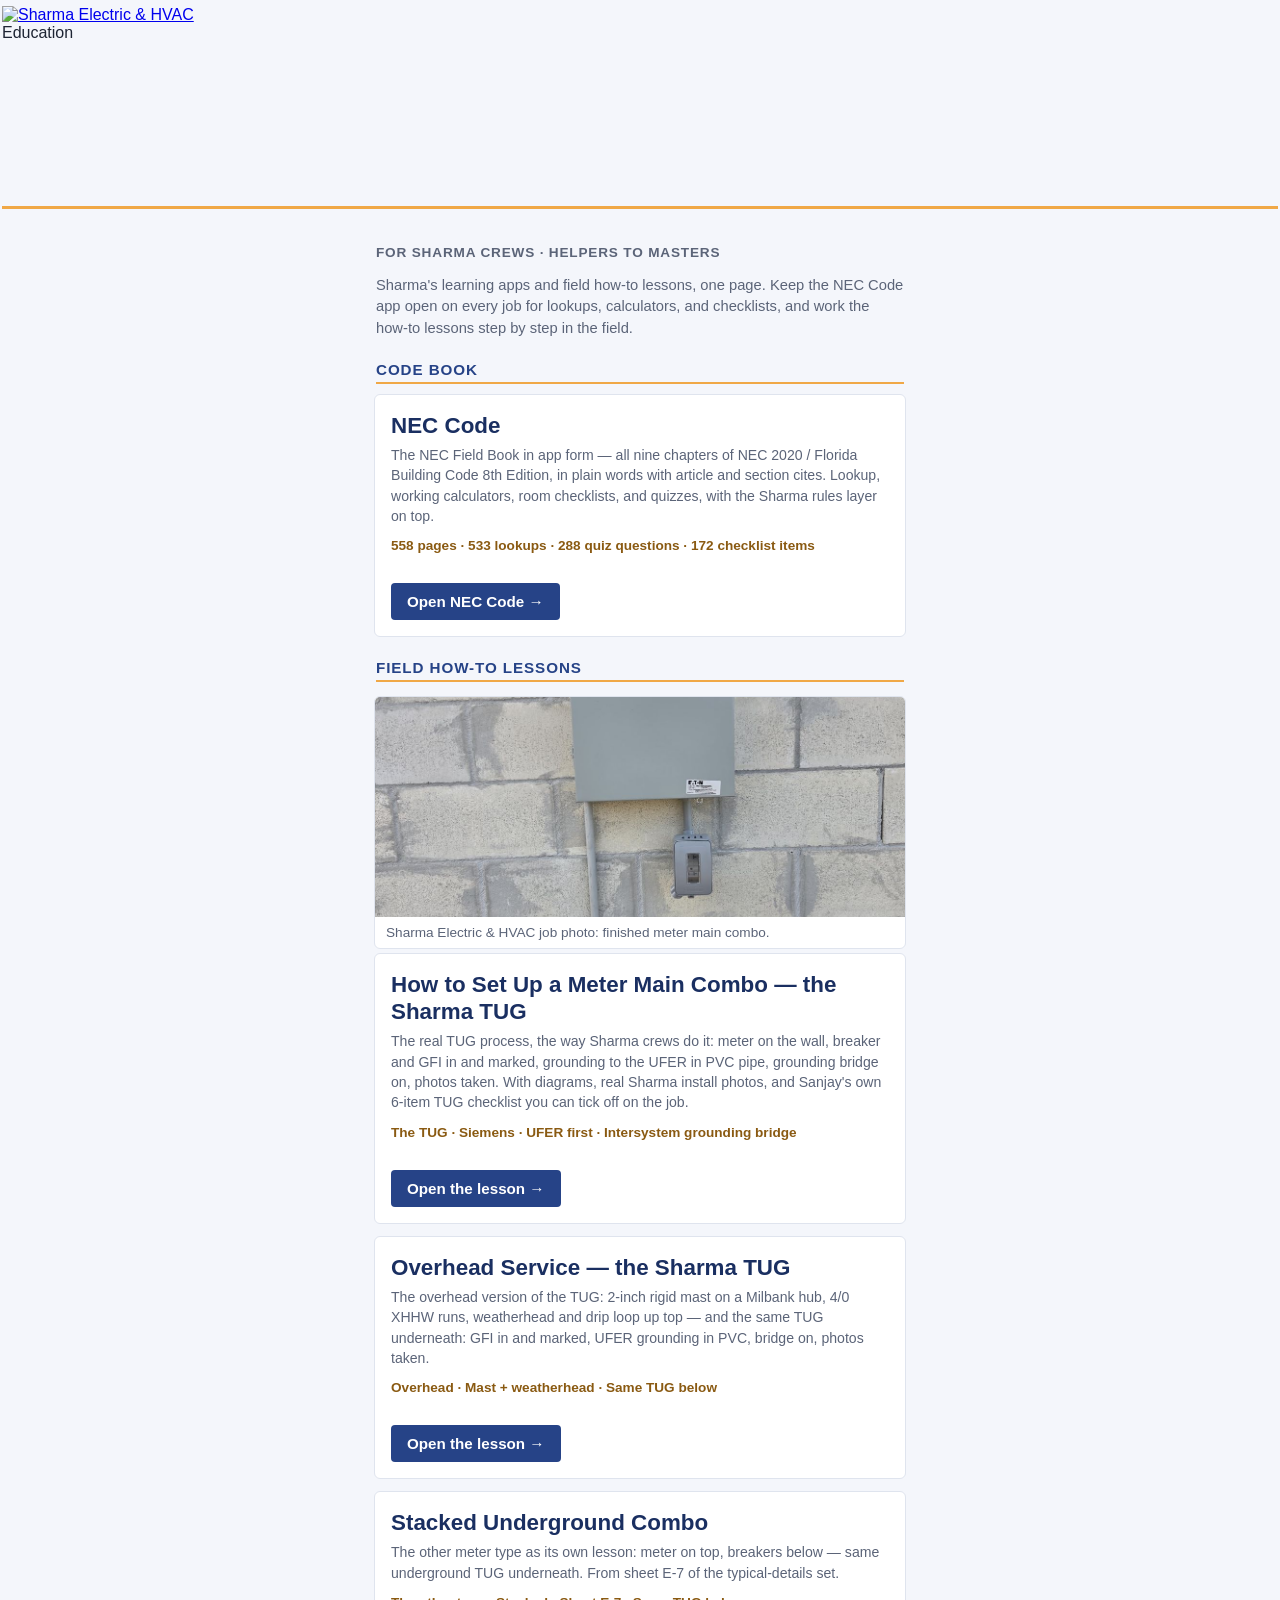
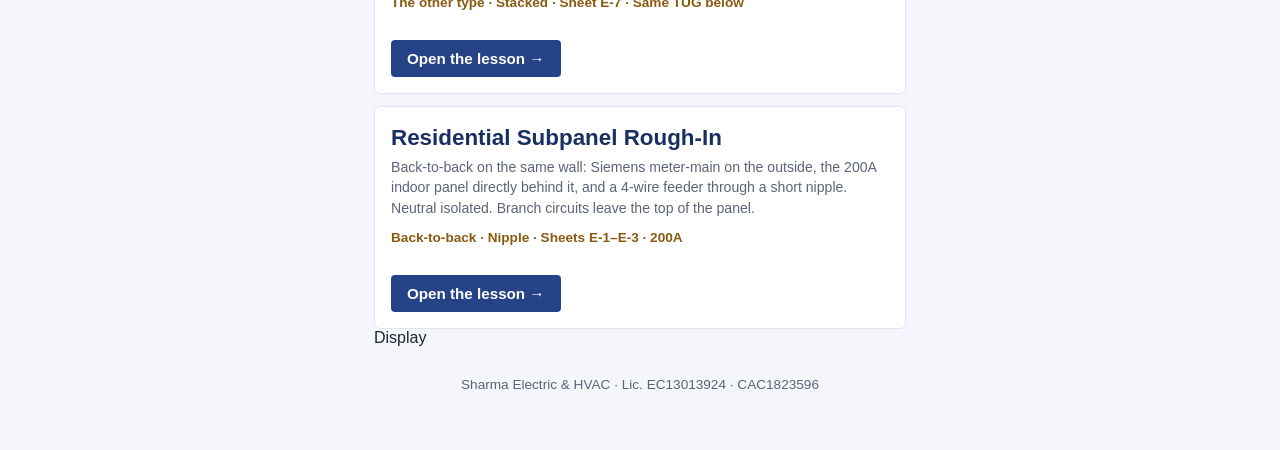
==== commit 4082acfa: "Round 2 (Steve review + kit v1.3): genuine dark scheme via Appearance switch (Display group on hub +" ====
--- a/docs/index.html
+++ b/docs/index.html
@@ -26,11 +26,11 @@
     header img { height: 46px; width: auto; background: #fff; border: 1px solid var(--line); border-radius: 6px; padding: 4px 6px; }
     header h1 { margin: 0; font-size: 1.35rem; font-weight: 750; letter-spacing: -0.02em; line-height: 1.15; }
     header p { margin: 2px 0 0; color: var(--muted); font-size: 0.85rem; }
-    .badge { display: inline-block; margin: 10px 2px 0; font-size: 0.66rem; font-weight: 750;
+    .badge { display: inline-block; margin: 10px 2px 0; font-size: 0.85rem; font-weight: 750;
       letter-spacing: 0.08em; color: var(--gold-2); background: #fdf6e0; border: 1px solid rgba(150,105,10,0.45);
       border-radius: 4px; padding: 3px 9px; text-transform: uppercase; }
     .intro { margin: 14px 2px 4px; color: var(--muted); font-size: 0.92rem; line-height: 1.45; }
-    h2 { margin: 22px 2px 10px; font-size: 0.78rem; font-weight: 750; letter-spacing: 0.09em;
+    h2 { margin: 22px 2px 10px; font-size: 0.85rem; font-weight: 750; letter-spacing: 0.09em;
       text-transform: uppercase; color: var(--blue); }
     .cards { display: grid; grid-template-columns: 1fr; gap: 12px; }
     a.card { display: block; padding: 18px 16px 16px;
@@ -41,14 +41,16 @@
     .ic { font-size: 1.9rem; line-height: 1; }
     .t { display: block; margin-top: 10px; font-size: 1.25rem; font-weight: 720; line-height: 1.2; }
     .d { display: block; margin-top: 5px; font-size: 0.88rem; color: var(--muted); line-height: 1.45; }
-    .meta { display: block; margin-top: 12px; font-size: 0.78rem; font-weight: 650; color: var(--gold-2); }
+    .meta { display: block; margin-top: 12px; font-size: 0.85rem; font-weight: 650; color: var(--gold-2); }
     .open { display: inline-block; margin-top: 12px; font-size: 0.85rem; font-weight: 700; color: #fff;
       background: var(--blue); border-radius: 4px; padding: 8px 16px; }
-    footer { margin: 28px 2px 0; color: var(--muted); font-size: 0.72rem; text-align: center; line-height: 1.5; }
+    footer { margin: 28px 2px 0; color: var(--muted); font-size: 0.85rem; text-align: center; line-height: 1.5; }
     footer a { color: var(--muted); }
   </style>
   <link rel="stylesheet" href="brand.css?v=1">
 <meta name="theme-color" content="#264387">
+<script>(function(){try{if(localStorage.getItem("sk-scheme")==="dark"){var d=document.documentElement;d.setAttribute("data-scheme","dark");var m=document.querySelector('meta[name="theme-color"]');if(m)m.content=d.getAttribute("data-theme")==="track"?"#1C1C1E":"#1a2f61"}}catch(e){}})()</script>
+<meta name="color-scheme" content="light">
 <meta name="apple-mobile-web-app-capable" content="yes">
 <meta name="mobile-web-app-capable" content="yes">
 <meta name="apple-mobile-web-app-status-bar-style" content="black-translucent">
@@ -122,6 +124,7 @@
       </a>
     </div>
 
+    <div class="sk-section-title"><span>Display</span></div><div class="sk-list" id="appearance"></div>
     <footer>
       Sharma Electric &amp; HVAC · Lic. EC13013924 · CAC1823596
     </footer>
@@ -130,8 +133,11 @@
 /* Sharma kit v1.2 adapter: service worker + bottom tab bar wired to this app's
    existing tab buttons. No data, links or behaviour change. */
 (function(){
-  function reg(){ if (window.SK && SK.registerSW) { try { SK.registerSW("sw.js"); } catch(e){} } }
+  function reg(){ if ("serviceWorker" in navigator && (location.protocol === "https:" || location.hostname === "localhost")) { try { navigator.serviceWorker.register("sw.js", { scope: "/sharma-education/" }).catch(function(){}); } catch(e){} } }
   if (document.readyState === "complete") reg(); else addEventListener("load", reg);
+  var ap = document.getElementById("appearance");
+  function mt(){ if (ap && window.SK && SK.scheme) SK.scheme.mountToggle(ap); }
+  if (window.SK) mt(); else addEventListener("load", mt);
   var tabs = document.querySelectorAll(".sk-tab[data-sk-view]");
   if (!tabs.length) return;
   function sync(){
--- a/docs/brand.css
+++ b/docs/brand.css
@@ -1,15 +1,14 @@
-@import url('https://fonts.googleapis.com/css2?family=Barlow+Semi+Condensed:wght@600;700&family=Inter:wght@400;600;700&family=IBM+Plex+Mono:wght@600&display=swap');
 /* Sharma brand layer (2026-11-15, Mark Cuban / Design). Loaded after each page's own <style>. */
 :root{--bg:#f4f6fb;--panel:#fff;--panel-2:#fff;--line:#dfe4ee;--gold:#8a5a12;--gold-2:#8a5a12;--blue:#264387;--navy:#1a2f61;--brand-gold:#F0A846;--text:#1d2433;--muted:#5b6478;--green:#1f7a3e;--red:#b3261e}
-html,body{font-family:'Inter',Arial,sans-serif;background:var(--bg)}
+html,body{font-family:-apple-system,'Segoe UI',Roboto,Arial,sans-serif;background:var(--bg)}
 body{background:var(--bg)}
-h1,.t,h3,figcaption b{font-family:'Barlow Semi Condensed','Arial Narrow',Arial,sans-serif;font-weight:700;letter-spacing:0;color:var(--navy)}
+h1,.t,h3,figcaption b{font-family:-apple-system,'Segoe UI',Roboto,Arial,sans-serif;font-weight:700;letter-spacing:0;color:var(--navy)}
 h1{font-size:1.9rem;line-height:1.1}
-h2{font-family:'Barlow Semi Condensed',Arial,sans-serif;font-weight:700;font-size:.95rem;letter-spacing:.06em;color:var(--blue);border-bottom:2px solid var(--brand-gold);padding-bottom:4px}
+h2{font-family:-apple-system,'Segoe UI',Roboto,Arial,sans-serif;font-weight:700;font-size:.95rem;letter-spacing:.06em;color:var(--blue);border-bottom:2px solid var(--brand-gold);padding-bottom:4px}
 header{border-bottom:3px solid var(--brand-gold);padding-bottom:10px;margin-bottom:10px}
 header img{height:36px;background:none;border:0;border-radius:0;padding:0}
 header p{color:var(--muted)}
-header .k{color:var(--blue);font-family:'Barlow Semi Condensed',Arial,sans-serif;font-size:.85rem;letter-spacing:.06em}
+header .k{color:var(--blue);font-family:-apple-system,'Segoe UI',Roboto,Arial,sans-serif;font-size:.85rem;letter-spacing:.06em}
 .badge{background:none;border:0;border-radius:0;padding:0;margin:8px 2px 0;color:var(--muted);font-weight:600;letter-spacing:.06em}
 a.card,.card{border-radius:6px;box-shadow:none;border:1px solid var(--line)}
 a.card:hover{border-color:var(--blue)}
@@ -20,11 +19,23 @@
 .open{border-radius:4px;background:var(--blue);font-weight:700;padding:10px 16px;font-size:.95rem}
 .hub-photo{margin:14px 0 4px;border:1px solid var(--line);border-radius:6px;overflow:hidden;background:#fff}
 .hub-photo img{display:block;width:100%;height:220px;object-fit:cover}
-.hub-photo figcaption{padding:8px 11px;font-size:.8rem;color:var(--muted)}
+.hub-photo figcaption{padding:8px 11px;font-size:.85rem;color:var(--muted)}
 .warn,.highlight-banner,figure,label.chk,.reset,.bar{border-radius:4px}
 .warn{border-left:6px solid var(--red)}
 .highlight-banner{background:#fff8ec;border:1px solid var(--brand-gold);border-left:6px solid var(--brand-gold)}
-.nec,.sharma{border-radius:3px;font-family:'IBM Plex Mono',ui-monospace,monospace;font-weight:600;letter-spacing:0}
+.nec,.sharma{border-radius:3px;font-family:ui-monospace,'SF Mono',Menlo,monospace;font-weight:600;letter-spacing:0}
 .bar i{background:var(--green)}
 th{color:var(--blue)}
 .pdf-btn{display:inline-block;background:#264387;color:#fff;font-weight:700;font-size:16.5px;text-decoration:none;padding:13px 22px;border-radius:4px}
+
+/* Round 2 (Steve review + kit v1.3): genuine dark scheme, Appearance-switch only. */
+[data-scheme="dark"]{--bg:#000;--panel:#1C1C1E;--panel-2:#2C2C2E;--line:#3A4459;--gold:#D9A44A;--gold-2:#D9A44A;--blue:#7FA8F0;--navy:#E8EDF7;--text:#F2F4F8;--muted:#A7B0C0;--green:#4ADE80;--red:#FF8A80}
+[data-scheme="dark"] body{background:var(--bg);color:var(--text)}
+[data-scheme="dark"] .warn{background:#2A1717}
+[data-scheme="dark"] .highlight-banner,[data-scheme="dark"] .sharma{background:#2A2110;color:var(--text)}
+[data-scheme="dark"] figure,[data-scheme="dark"] header img,[data-scheme="dark"] .hub-photo{background:#1C1C1E}
+[data-scheme="dark"] label.chk{background:#1C1C1E;color:var(--text)}
+[data-scheme="dark"] .card.highlight{background:#14273F}
+[data-scheme="dark"] .nec{background:#14273F;color:#C9D9F2}
+[data-scheme="dark"] .bar{background:#2C2C2E}
+[data-scheme="dark"] .open{color:#fff}
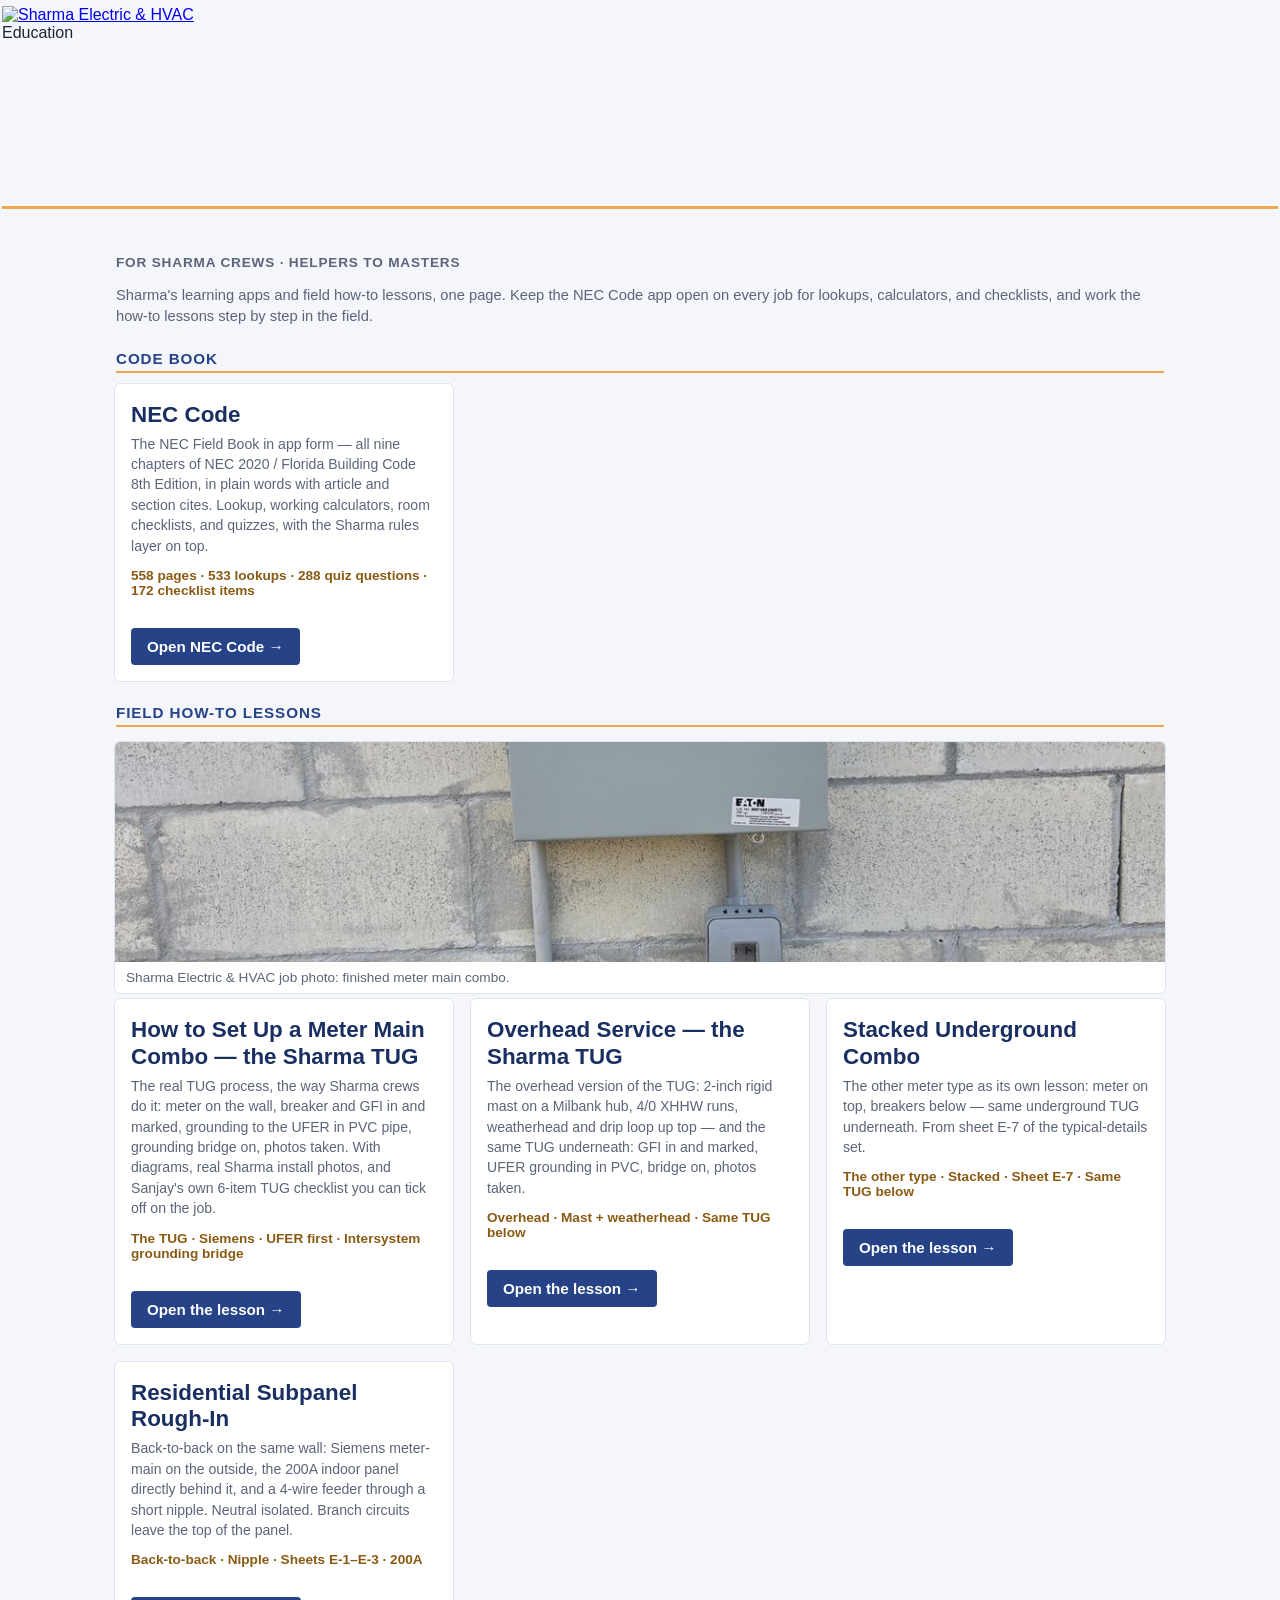
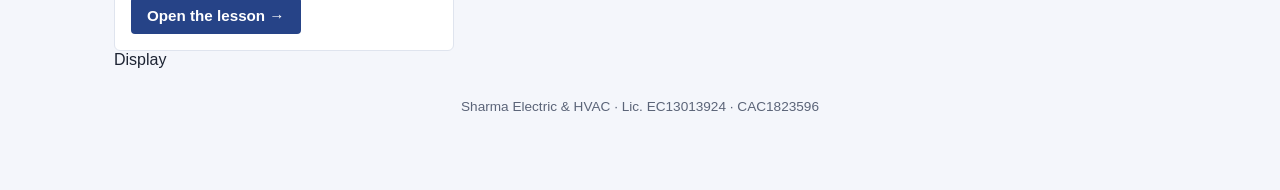
==== commit c65a06d2: "macOS wide-screen look (sidebar + polish, phone unchanged)" ====
--- a/docs/index.html
+++ b/docs/index.html
@@ -65,6 +65,7 @@
 .sk-header{z-index:60}
 body.sk{padding-bottom:calc(env(safe-area-inset-bottom,0px) + 24px)}
 </style>
+<link rel="stylesheet" href="macos.css">
 </head>
 <body class="sk">
 <header class="sk-header"><div class="sk-header__bar">
--- a/docs/macos.css
+++ b/docs/macos.css
@@ -0,0 +1,19 @@
+/* Sharma macOS wide-screen look — Education (2026-11-19, Sanjay's order).
+   Polish-only: Education is a hub of cards with no persistent navigation,
+   so there is no sidebar to build — on viewport >= 960px the hub widens
+   to ~1100px and the lesson cards flow into a multi-column grid.
+   Below 960px nothing in this file applies — the phone look is unchanged.
+   Colours come from kit variables only, so the real dark mode behind the
+   Appearance switch (data-scheme="dark") keeps working. No content, data,
+   link or script changes. */
+@media (min-width:960px){
+  .wrap{max-width:1100px;padding:28px 24px 48px}
+  .cards{grid-template-columns:1fr 1fr;gap:16px}
+  a.card{transition:border-color .15s ease,background-color .15s ease}
+  a.card:hover{border-color:var(--sk-tint);background:var(--sk-surface-2)}
+  .sk-row:hover{background:var(--sk-fill-2)}
+  ::selection{background:rgba(38,67,135,.16)}
+}
+@media (min-width:1280px){
+  .cards{grid-template-columns:repeat(3,1fr)}
+}
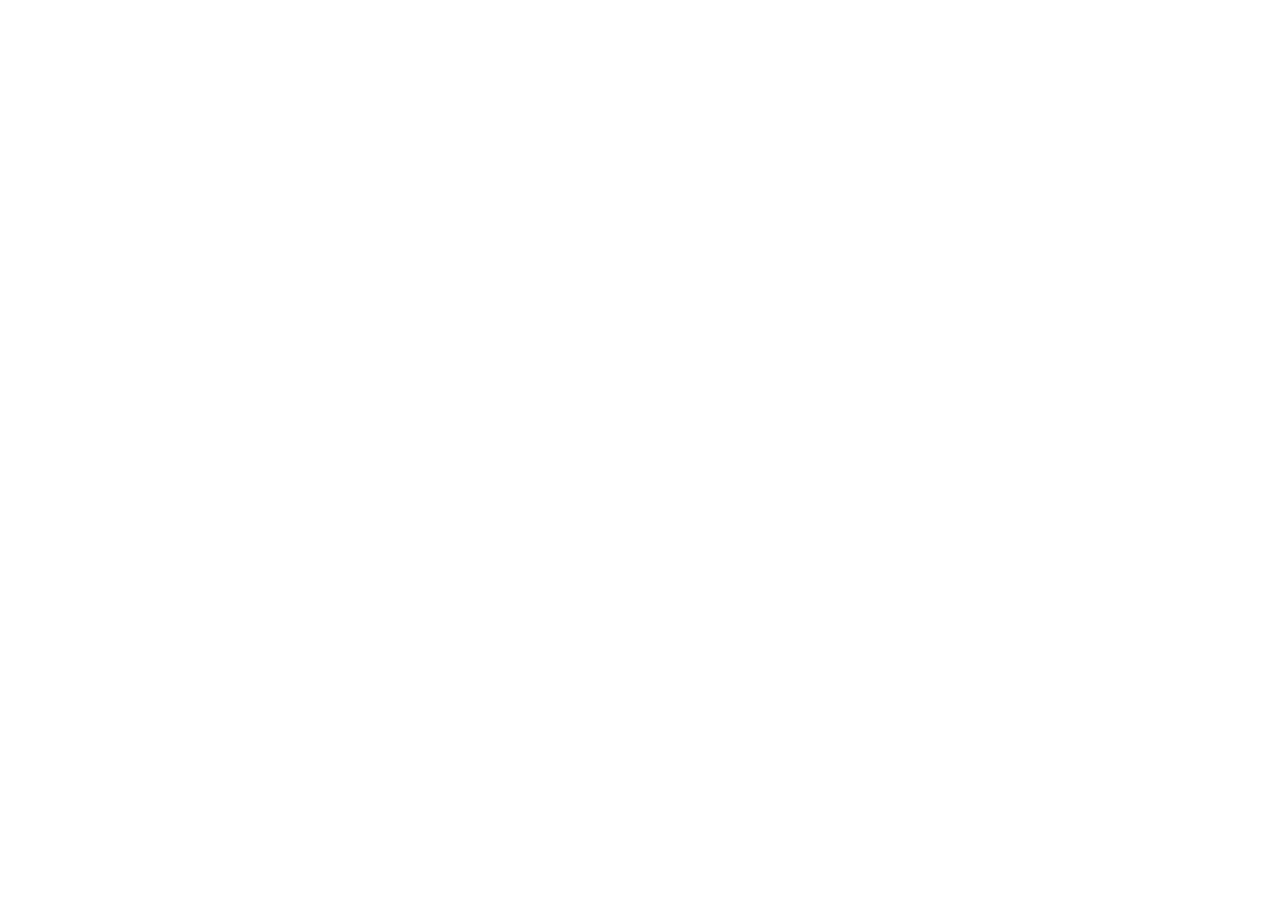
==== commit 85829bc4: "Redirect into Sharma Training (Lean App 6 of 7 consolidation)" ====
--- a/docs/index.html
+++ b/docs/index.html
@@ -1,164 +1,8 @@
-<!doctype html>
-<html lang="en" class="sk" data-scheme="light">
-<head>
-  <meta charset="utf-8">
-  <meta name="viewport" content="width=device-width, initial-scale=1, viewport-fit=cover">
-  <meta name="robots" content="noindex, nofollow, noarchive">
-  <meta name="color-scheme" content="light">
-  <meta name="theme-color" content="#f2f5f8">
-  <meta name="apple-mobile-web-app-capable" content="yes">
-  <meta name="apple-mobile-web-app-status-bar-style" content="default">
-  <title>Education — Sharma Electric &amp; HVAC</title>
-  <link rel="icon" href="logo.png">
-  <link rel="apple-touch-icon" href="logo.png">
-  <style>
-    :root {
-      --bg: #f4f6fb; --panel: #ffffff; --panel-2: #ffffff; --line: #dfe4ee;
-      --gold: #8a5a12; --gold-2: #8a5a12; --blue: #264387; --text: #1d2433; --muted: #5b6478;
-    }
-    * { box-sizing: border-box; -webkit-tap-highlight-color: transparent; }
-    html, body { margin: 0; background: var(--bg); color: var(--text);
-      font-family: "Segoe UI", "Helvetica Neue", ui-sans-serif, system-ui, sans-serif;
-      -webkit-font-smoothing: antialiased; }
-    body { background: var(--bg); min-height: 100dvh; }
-    .wrap { max-width: 560px; margin: 0 auto; padding: 18px 14px 30px; }
-    header { display: flex; align-items: center; gap: 12px; margin: 6px 2px 4px; }
-    header img { height: 46px; width: auto; background: #fff; border: 1px solid var(--line); border-radius: 6px; padding: 4px 6px; }
-    header h1 { margin: 0; font-size: 1.35rem; font-weight: 750; letter-spacing: -0.02em; line-height: 1.15; }
-    header p { margin: 2px 0 0; color: var(--muted); font-size: 0.85rem; }
-    .badge { display: inline-block; margin: 10px 2px 0; font-size: 0.85rem; font-weight: 750;
-      letter-spacing: 0.08em; color: var(--gold-2); background: #fdf6e0; border: 1px solid rgba(150,105,10,0.45);
-      border-radius: 4px; padding: 3px 9px; text-transform: uppercase; }
-    .intro { margin: 14px 2px 4px; color: var(--muted); font-size: 0.92rem; line-height: 1.45; }
-    h2 { margin: 22px 2px 10px; font-size: 0.85rem; font-weight: 750; letter-spacing: 0.09em;
-      text-transform: uppercase; color: var(--blue); }
-    .cards { display: grid; grid-template-columns: 1fr; gap: 12px; }
-    a.card { display: block; padding: 18px 16px 16px;
-      background: var(--panel);
-      border: 1px solid var(--line); border-radius: 6px; color: var(--text); text-decoration: none;
-      box-shadow: none; }
-    a.card:active { border-color: var(--blue); }
-    .ic { font-size: 1.9rem; line-height: 1; }
-    .t { display: block; margin-top: 10px; font-size: 1.25rem; font-weight: 720; line-height: 1.2; }
-    .d { display: block; margin-top: 5px; font-size: 0.88rem; color: var(--muted); line-height: 1.45; }
-    .meta { display: block; margin-top: 12px; font-size: 0.85rem; font-weight: 650; color: var(--gold-2); }
-    .open { display: inline-block; margin-top: 12px; font-size: 0.85rem; font-weight: 700; color: #fff;
-      background: var(--blue); border-radius: 4px; padding: 8px 16px; }
-    footer { margin: 28px 2px 0; color: var(--muted); font-size: 0.85rem; text-align: center; line-height: 1.5; }
-    footer a { color: var(--muted); }
-  </style>
-  <link rel="stylesheet" href="brand.css?v=1">
-<meta name="theme-color" content="#264387">
-<script>(function(){try{if(localStorage.getItem("sk-scheme")==="dark"){var d=document.documentElement;d.setAttribute("data-scheme","dark");var m=document.querySelector('meta[name="theme-color"]');if(m)m.content=d.getAttribute("data-theme")==="track"?"#1C1C1E":"#1a2f61"}}catch(e){}})()</script>
-<meta name="color-scheme" content="light">
-<meta name="apple-mobile-web-app-capable" content="yes">
-<meta name="mobile-web-app-capable" content="yes">
-<meta name="apple-mobile-web-app-status-bar-style" content="black-translucent">
-<link rel="manifest" href="manifest.webmanifest">
-<link rel="apple-touch-icon" href="https://sharma-kit.sharma-crew.workers.dev/assets/apple-touch-icon.png">
-<link rel="icon" type="image/png" sizes="32x32" href="https://sharma-kit.sharma-crew.workers.dev/assets/favicon-32.png">
-<link rel="stylesheet" href="https://sharma-kit.sharma-crew.workers.dev/sharma-kit.css">
-<script src="https://sharma-kit.sharma-crew.workers.dev/sharma-kit.js" defer></script>
-<style>
-/* Sharma kit bridge: kit header replaces the page's own banner header; lesson layout untouched. */
-header:not(.sk-header){display:none!important}
-.sk-header{z-index:60}
-body.sk{padding-bottom:calc(env(safe-area-inset-bottom,0px) + 24px)}
-</style>
-<link rel="stylesheet" href="macos.css">
-</head>
-<body class="sk">
-<header class="sk-header"><div class="sk-header__bar">
-  <div class="sk-header__lead"><a class="sk-header__logo" href="./"><img src="https://sharma-kit.sharma-crew.workers.dev/assets/logo-white-header.png" alt="Sharma Electric &amp; HVAC" width="103" height="20"></a></div>
-  <div class="sk-header__title">Education</div>
-  <div class="sk-header__trail"><a class="sk-header__btn" href="tel:+14078819076" aria-label="Call Sharma"><svg class="sk-icon"><use href="#i-phone"/></svg></a></div>
-</div></header>
-<div class="sk-offline"></div>
-  <div class="wrap">
-    <header>
-      <img src="sharma-logo.svg" alt="Sharma Electric &amp; HVAC">
-      <div>
-        <h1>Education</h1>
-        <p>Training for Sharma Electric &amp; HVAC crews</p>
-      </div>
-    </header>
-    <span class="badge">For Sharma crews · Helpers to masters</span>
-
-    <p class="intro">Sharma's learning apps and field how-to lessons, one page. Keep the NEC Code app open on every job for lookups, calculators, and checklists, and work the how-to lessons step by step in the field.</p>
-
-    <h2>Code book</h2>
-    <div class="cards">
-      <a class="card" href="https://sharmaelechvac.github.io/sharma-nec-code/">
-        <span class="t">NEC Code</span>
-        <span class="d">The NEC Field Book in app form — all nine chapters of NEC 2020 / Florida Building Code 8th Edition, in plain words with article and section cites. Lookup, working calculators, room checklists, and quizzes, with the Sharma rules layer on top.</span>
-        <span class="meta">558 pages · 533 lookups · 288 quiz questions · 172 checklist items</span><br>
-        <span class="open">Open NEC Code →</span>
-      </a>
-    </div>
-
-    <h2>Field how-to lessons</h2>
-    <figure class="hub-photo"><img src="meter-main-combo/photo-finished.jpg" alt="Finished Sharma meter main combo on a block wall, GFCI below, grounding conductor in PVC"><figcaption>Sharma Electric &amp; HVAC job photo: finished meter main combo.</figcaption></figure>
-    <div class="cards">
-      <a class="card" href="meter-main-combo/">
-        <span class="t">How to Set Up a Meter Main Combo — the Sharma TUG</span>
-        <span class="d">The real TUG process, the way Sharma crews do it: meter on the wall, breaker and GFI in and marked, grounding to the UFER in PVC pipe, grounding bridge on, photos taken. With diagrams, real Sharma install photos, and Sanjay's own 6-item TUG checklist you can tick off on the job.</span>
-        <span class="meta">The TUG · Siemens · UFER first · Intersystem grounding bridge</span><br>
-        <span class="open">Open the lesson →</span>
-      </a>
-      <a class="card" href="overhead/">
-        <span class="t">Overhead Service — the Sharma TUG</span>
-        <span class="d">The overhead version of the TUG: 2-inch rigid mast on a Milbank hub, 4/0 XHHW runs, weatherhead and drip loop up top — and the same TUG underneath: GFI in and marked, UFER grounding in PVC, bridge on, photos taken.</span>
-        <span class="meta">Overhead · Mast + weatherhead · Same TUG below</span><br>
-        <span class="open">Open the lesson →</span>
-      </a>
-      <a class="card" href="stacked/">
-        <span class="t">Stacked Underground Combo</span>
-        <span class="d">The other meter type as its own lesson: meter on top, breakers below — same underground TUG underneath. From sheet E-7 of the typical-details set.</span>
-        <span class="meta">The other type · Stacked · Sheet E-7 · Same TUG below</span><br>
-        <span class="open">Open the lesson →</span>
-      </a>
-      <a class="card" href="subpanel/">
-        <span class="t">Residential Subpanel Rough-In</span>
-        <span class="d">Back-to-back on the same wall: Siemens meter-main on the outside, the 200A indoor panel directly behind it, and a 4-wire feeder through a short nipple. Neutral isolated. Branch circuits leave the top of the panel.</span>
-        <span class="meta">Back-to-back · Nipple · Sheets E-1–E-3 · 200A</span><br>
-        <span class="open">Open the lesson →</span>
-      </a>
-    </div>
-
-    <div class="sk-section-title"><span>Display</span></div><div class="sk-list" id="appearance"></div>
-    <footer>
-      Sharma Electric &amp; HVAC · Lic. EC13013924 · CAC1823596
-    </footer>
-  </div>
-<script>
-/* Sharma kit v1.2 adapter: service worker + bottom tab bar wired to this app's
-   existing tab buttons. No data, links or behaviour change. */
-(function(){
-  function reg(){ if ("serviceWorker" in navigator && (location.protocol === "https:" || location.hostname === "localhost")) { try { navigator.serviceWorker.register("sw.js", { scope: "/sharma-education/" }).catch(function(){}); } catch(e){} } }
-  if (document.readyState === "complete") reg(); else addEventListener("load", reg);
-  var ap = document.getElementById("appearance");
-  function mt(){ if (ap && window.SK && SK.scheme) SK.scheme.mountToggle(ap); }
-  if (window.SK) mt(); else addEventListener("load", mt);
-  var tabs = document.querySelectorAll(".sk-tab[data-sk-view]");
-  if (!tabs.length) return;
-  function sync(){
-    var on = document.querySelector('[data-view].on, [data-view][aria-selected="true"]');
-    tabs.forEach(function(t){ 
-      if (on && t.getAttribute("data-sk-view") === on.getAttribute("data-view")) t.setAttribute("aria-current","page");
-      else t.removeAttribute("aria-current");
-    });
-  }
-  tabs.forEach(function(t){
-    t.addEventListener("click", function(e){
-      e.preventDefault();
-      var b = document.querySelector('[data-view="' + t.getAttribute("data-sk-view") + '"]');
-      if (b) b.click();
-      sync(); scrollTo(0,0);
-    });
-  });
-  document.addEventListener("click", function(){ setTimeout(sync, 30); });
-  sync();
-})();
-</script>
-</body>
-</html>
+<!DOCTYPE html>
+<html lang="en"><head><meta charset="UTF-8">
+<meta name="viewport" content="width=device-width, initial-scale=1">
+<meta http-equiv="refresh" content="0; url=https://sharmaelechvac.github.io/sharma-training/">
+<title>Moved — Sharma Training</title>
+<script>location.replace("https://sharmaelechvac.github.io/sharma-training/");</script>
+<style>body{font-family:-apple-system,system-ui,sans-serif;font-size:18px;padding:24px;color:#1d2433}a{color:#264387;font-weight:700}</style>
+</head><body><p>This app moved into <b>Sharma Training</b>.</p><p><a href="https://sharmaelechvac.github.io/sharma-training/">Tap here if you are not redirected</a></p></body></html>
